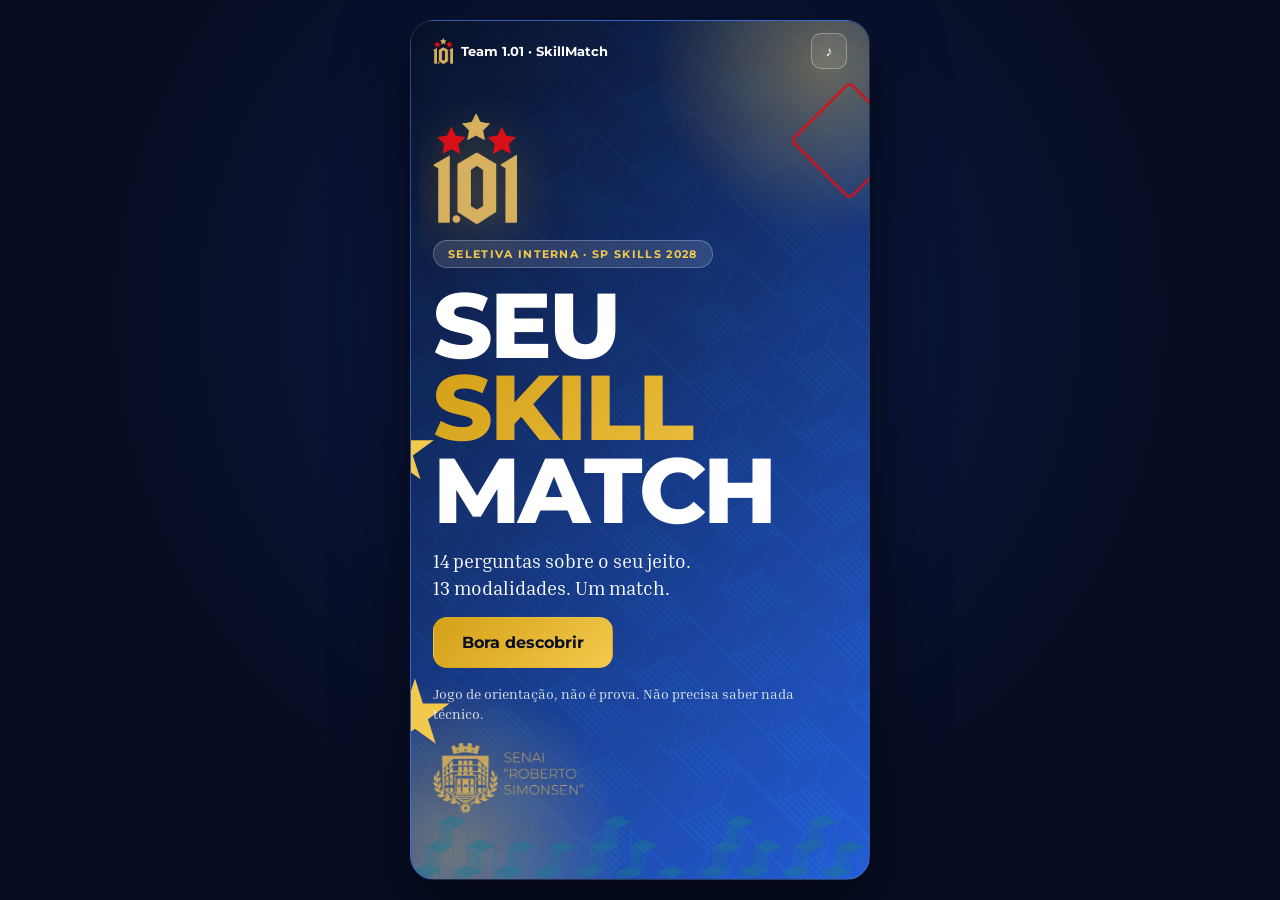
==== index.html @ f7b297d0 "Perguntas revisadas e jogo com no maximo 15 perguntas - 10 perguntas de multipla escolha reescritas:" ====
<!doctype html>
<html lang="pt-BR">
<head>
<meta charset="utf-8">
<meta name="viewport" content="width=device-width, initial-scale=1, viewport-fit=cover">
<meta name="theme-color" content="#070e24">
<title>SkillMatch · Team 1.01</title>
<link rel="icon" href="assets/favicon.png" type="image/png">
<link rel="preconnect" href="https://fonts.googleapis.com">
<link rel="preconnect" href="https://fonts.gstatic.com" crossorigin>
<link rel="stylesheet" href="https://fonts.googleapis.com/css2?family=Montserrat:wght@400;500;600;700;800&family=Inria+Serif:ital,wght@0,300;0,400;0,700;1,400&display=swap">
<link rel="stylesheet" href="jogo.css?v=20261019k">
</head>
<body>
<div class="palco">
  <main class="story" id="app" aria-live="polite"></main>
</div>
<script src="dados.js?v=20261019k"></script>
<script src="marca.js?v=20261019k"></script>
<script src="script.js?v=20261019k"></script>
</body>
</html>
---- jogo.css ----
/* Visual do jogo em formato de stories, na identidade do Team 1.01 (o painel usa style.css). */
:root {
  --azul-escuro: #070e24;
  --azul-vibrante: #2563eb;
  --azul-claro: #60a5fa;
  --dourado: #d4a017;
  --dourado-claro: #f3c94d;
  --vermelho: #d7111a;
  --gradiente-dourado: linear-gradient(135deg, var(--dourado), var(--dourado-claro));
  --fonte: "Montserrat", "Segoe UI", Roboto, system-ui, sans-serif;
  --fonte-serif: "Inria Serif", Georgia, "Times New Roman", serif;
  --brilho: #0d1c4f;
  color-scheme: dark;
}
* { box-sizing: border-box; }
[hidden] { display: none !important; }
html, body { margin: 0; height: 100%; }
body {
  font-family: var(--fonte);
  background-color: var(--azul-escuro);
  background-image: radial-gradient(circle at 50% 35%, color-mix(in srgb, var(--brilho) 70%, transparent), transparent 62%);
  -webkit-font-smoothing: antialiased;
  -webkit-tap-highlight-color: transparent;
}
.palco { min-height: 100dvh; display: grid; place-items: center; }

/* Moldura do story: degradê do tema sobre a padronagem do Team 1.01 */
.story {
  --veu: linear-gradient(135deg, rgba(7,14,36,.95), rgba(37,99,235,.88));
  --base: #0d1c4f; --fg: #ffffff; --ac: #f3c94d; --ac-ink: #070e24;
  position: relative; overflow: hidden; isolation: isolate;
  width: min(100vw, 460px); height: 100vh; height: 100dvh;
  display: flex; flex-direction: column; gap: 10px;
  padding: max(12px, env(safe-area-inset-top)) 22px max(14px, env(safe-area-inset-bottom));
  background-color: var(--base);
  background-image: var(--veu), url("assets/bg-padronagem.webp");
  background-size: cover, 900px auto;
  background-position: center, center;
  color: var(--fg);
  transition: background-color .5s ease, color .5s ease;
  user-select: none;
}
@media (min-width: 560px) and (min-height: 700px) {
  .story { height: min(calc(100dvh - 40px), 900px); border-radius: 24px; border: 1px solid rgba(255,255,255,.12); box-shadow: 0 24px 70px rgba(0,0,0,.5); }
}
.story input, .story .citacao { user-select: text; }

.barras { display: flex; gap: 4px; position: relative; z-index: 2; }
.barras span { flex: 1; height: 4px; border-radius: 2px; overflow: hidden; background: color-mix(in srgb, var(--fg) 25%, transparent); }
.barras i { display: block; height: 100%; background: var(--fg); transition: width .4s ease; }
.barras i.enchendo { animation: enche var(--dur) linear forwards; }
.pausado .barras i.enchendo { animation-play-state: paused; }
@keyframes enche { from { width: 0; } to { width: 100%; } }

.topo { position: relative; z-index: 2; display: flex; justify-content: space-between; align-items: center; gap: 10px; font-size: 13px; font-weight: 700; }
.marca { display: inline-flex; align-items: center; gap: 8px; }
.marca img { width: 20px; height: auto; }
.topo-acoes { display: flex; gap: 8px; }
.icone { width: 36px; height: 36px; border-radius: 10px; border: 1px solid color-mix(in srgb, var(--fg) 30%, transparent); background: color-mix(in srgb, var(--fg) 8%, transparent); color: inherit; font-size: 14px; cursor: pointer; display: grid; place-items: center; padding: 0; }

/* Centraliza com margens automáticas: quando o conteúdo é maior que a tela, ele começa no topo e rola,
   sem cortar a pergunta (o "justify-content: center" corta o topo em alguns navegadores, como o Safari). */
.conteudo {
  position: relative; z-index: 1; flex: 1; min-height: 0;
  display: flex; flex-direction: column;
  overflow-y: auto; -webkit-overflow-scrolling: touch; overscroll-behavior: contain;
  scrollbar-width: none;
  /* Folga lateral: a área rolável corta o que passa da borda, então ela avança 14px sobre a margem do story
     e devolve com padding. As opções mantêm a mesma largura, mas a animação e a sombra da seleção não são cortadas. */
  margin-inline: -14px; padding: 6px 14px 24px;
}
.conteudo::-webkit-scrollbar { display: none; }
.miolo { margin-block: auto; display: flex; flex-direction: column; gap: 16px; }
.tem-mais .conteudo { -webkit-mask-image: linear-gradient(to bottom, #000 calc(100% - 56px), transparent); mask-image: linear-gradient(to bottom, #000 calc(100% - 56px), transparent); }
.rodape { position: relative; z-index: 2; display: flex; justify-content: space-between; align-items: center; gap: 12px; min-height: 28px; font-size: 13px; font-weight: 600; }

/* Formas: estrelas e losangos do símbolo, brilhos e a padronagem em escada */
.formas { position: absolute; inset: 0; z-index: 0; pointer-events: none; overflow: hidden; }
.brilho { position: absolute; width: 360px; height: 360px; border-radius: 50%; background: radial-gradient(circle, color-mix(in srgb, var(--ac) 38%, transparent), transparent 68%); animation: nasce 1s ease var(--d) both, respira 6s ease-in-out 1s infinite alternate; }
.forma {
  position: absolute; width: var(--t); height: var(--t);
  animation: nasce .7s cubic-bezier(.2,1.5,.4,1) var(--d) both, var(--anim) var(--v) ease-in-out .7s infinite alternate;
}
.forma.a-flutua { --anim: flutua; }
.forma.a-gira { --anim: gira; }
.forma.a-deriva { --anim: deriva; }
.f-estrela { background: var(--c); clip-path: polygon(50% 0, 61% 35%, 98% 35%, 68% 57%, 79% 91%, 50% 70%, 21% 91%, 32% 57%, 2% 35%, 39% 35%); }
.f-losango { border: 3px solid var(--c); rotate: 45deg; border-radius: 6px; opacity: .8; }
.faixa {
  position: absolute; left: 0; right: 0; bottom: 0; height: 64px;
  background: url("assets/padronagem.png") repeat-x 0 100% / auto 64px;
  opacity: .5; animation: anda 40s linear infinite;
}
.tema-claro .faixa, .tema-ouro .faixa { opacity: .35; }
/* Nas telas vermelhas, o azul da padronagem não combina: a mesma forma vira máscara, preenchida de dourado. */
.tema-rubi .faixa {
  background: var(--dourado-claro);
  -webkit-mask: url("assets/padronagem.png") repeat-x 0 100% / auto 64px;
  mask: url("assets/padronagem.png") repeat-x 0 100% / auto 64px;
  opacity: .45; animation-name: andaMascara;
}
@keyframes andaMascara { to { -webkit-mask-position: -1600px 100%; mask-position: -1600px 100%; } }
@keyframes nasce { from { scale: 0; opacity: 0; } }
@keyframes respira { to { scale: 1.15; } }
@keyframes flutua { to { translate: 0 22px; } }
@keyframes gira { to { rotate: 160deg; } }
@keyframes deriva { to { translate: -16px 14px; } }
@keyframes anda { to { background-position: -1600px 100%; } }

/* Tipografia (Montserrat nos títulos, Inria Serif nos textos) */
.kicker {
  margin: 0; align-self: flex-start;
  padding: 6px 14px; border-radius: 999px;
  background: color-mix(in srgb, var(--fg) 12%, transparent);
  border: 1px solid color-mix(in srgb, var(--fg) 24%, transparent);
  font-size: 11px; font-weight: 700; letter-spacing: .12em; text-transform: uppercase; color: var(--ac);
}
.mega { margin: 0; font-weight: 800; text-transform: uppercase; font-size: clamp(58px, 19vw, 92px); line-height: .9; letter-spacing: -.03em; }
.mega span { display: block; animation: deslizaE .7s cubic-bezier(.2,1,.3,1) .1s both; }
.mega span:nth-child(2) { animation-name: deslizaD; animation-delay: .25s; background: var(--gradiente-dourado); -webkit-background-clip: text; background-clip: text; color: transparent; }
.mega span:nth-child(3) { animation-delay: .4s; }
@keyframes deslizaE { from { opacity: 0; translate: -110% 0; } }
@keyframes deslizaD { from { opacity: 0; translate: 110% 0; } }
.grande { margin: 0; font-weight: 800; font-size: clamp(30px, 9vw, 42px); line-height: 1.08; letter-spacing: -.02em; text-wrap: balance; }
.pergunta { margin: 0; font-weight: 800; font-size: clamp(22px, 6.4vw, 28px); line-height: 1.15; letter-spacing: -.02em; text-wrap: balance; }
.medio { margin: 0; font-family: var(--fonte-serif); font-size: 19px; line-height: 1.4; }
.medio b { font-family: var(--fonte); font-weight: 700; }
.mini { margin: 0; font-family: var(--fonte-serif); font-size: 14px; line-height: 1.4; opacity: .85; }
mark { background: var(--ac); color: var(--ac-ink); padding: 0 6px; border-radius: 6px; font-family: var(--fonte); font-weight: 700; }
.numero { margin: 0; font-weight: 800; font-size: clamp(44px, 13vw, 66px); line-height: 1; letter-spacing: -.03em; color: var(--ac); }
.citacao { margin: 0; font-family: var(--fonte-serif); font-style: italic; font-size: 24px; line-height: 1.25; padding-left: 14px; border-left: 4px solid var(--ac); }
.selo { margin: 0; align-self: flex-start; background: var(--ac); color: var(--ac-ink); padding: 10px 18px; border-radius: 999px; font-weight: 800; font-size: 15px; }
.reacao { margin: 0; min-height: 2.8em; font-family: var(--fonte-serif); font-size: 17px; line-height: 1.4; }
.logo-intro { width: 84px; height: auto; align-self: flex-start; animation: logo .9s cubic-bezier(.2,1.5,.4,1) both; filter: drop-shadow(0 8px 24px rgba(212,160,23,.35)); }
@keyframes logo { from { opacity: 0; scale: .4; rotate: -12deg; } }
.brasao { width: 150px; height: auto; align-self: flex-start; opacity: .9; margin-top: 4px; }

/* Botões no padrão do site (raio 14px, dourado em degradê) */
.cta {
  align-self: flex-start; display: inline-flex; align-items: center; justify-content: center; text-align: center;
  text-decoration: none; cursor: pointer; font-family: var(--fonte); font-weight: 700; font-size: 16px;
  border: 1px solid transparent; border-radius: 14px; padding: 15px 28px;
  transition: transform .15s ease, box-shadow .15s ease;
}
.cta-ouro .cta { background: var(--gradiente-dourado); color: var(--azul-escuro); }
.cta-ouro .cta:hover { box-shadow: 0 8px 24px rgba(212,160,23,.45); }
.cta-noite .cta { background: var(--azul-escuro); color: #ffffff; }
.cta-azul .cta { background: var(--azul-vibrante); color: #ffffff; }
.cta-azul .cta:hover, .cta-noite .cta:hover { box-shadow: 0 8px 24px rgba(37,99,235,.45); }
.cta:hover { transform: translateY(-1px); }
.cta:active { transform: scale(.98); }
.cta[disabled] { opacity: .6; cursor: default; transform: none; box-shadow: none; }
.story .cta-2 { background: var(--azul-vibrante); color: #ffffff; }
.botao {
  display: inline-flex; align-items: center; justify-content: center; gap: 6px; cursor: pointer; text-decoration: none;
  font: 600 14px var(--fonte); padding: 10px 16px; border-radius: 12px;
  border: 1px solid color-mix(in srgb, var(--fg) 45%, transparent); color: var(--fg); background: transparent;
  transition: border-color .15s ease, color .15s ease;
}
.botao:hover { border-color: var(--ac); color: var(--ac); }
.botao[disabled] { opacity: .5; cursor: default; }
.acoes { display: flex; flex-wrap: wrap; gap: 8px; }
.linkbtn { background: none; border: 0; padding: 4px 0; color: inherit; font: 600 14px var(--fonte); text-decoration: underline; text-underline-offset: 3px; cursor: pointer; }
.story :focus-visible { outline: 3px solid var(--ac); outline-offset: 3px; }

/* Nome e idade */
.entrada { width: 100%; font: 700 28px var(--fonte); color: var(--fg); background: color-mix(in srgb, var(--fg) 8%, transparent); border: 1px solid color-mix(in srgb, var(--fg) 25%, transparent); border-radius: 14px; padding: 14px 16px; outline: none; }
.entrada::placeholder { color: var(--fg); opacity: .45; }
.entrada:focus { border-color: var(--ac); box-shadow: 0 0 0 3px color-mix(in srgb, var(--ac) 25%, transparent); }
.chips { display: grid; grid-template-columns: repeat(auto-fill, minmax(74px, 1fr)); gap: 8px; }
.chip, .pill {
  cursor: pointer; border: 1px solid color-mix(in srgb, var(--fg) 28%, transparent);
  background: color-mix(in srgb, var(--base) 80%, var(--fg)); color: var(--fg); border-radius: 999px;
  transition: background .15s ease, color .15s ease, border-color .15s ease;
}
.chip { font: 700 16px var(--fonte); padding: 11px 0; }
.pills { display: flex; flex-wrap: wrap; gap: 8px; }
.pill { font: 600 14px var(--fonte); padding: 10px 14px; }
.chip:hover, .pill:hover { border-color: var(--ac); }
.chip.on, .pill.on { background: var(--gradiente-dourado); color: var(--azul-escuro); border-color: transparent; }
.tema-ouro .chip.on, .tema-ouro .pill.on { background: var(--azul-escuro); color: #ffffff; }

/* Perguntas de 8 opções */
.opcoes { display: grid; gap: 8px; }
.opcao {
  display: grid; grid-template-columns: 26px 1fr; gap: 10px; align-items: center; text-align: left; cursor: pointer;
  font: 600 14.5px/1.3 var(--fonte); color: var(--fg);
  background: color-mix(in srgb, var(--base) 82%, var(--fg));
  border: 1px solid color-mix(in srgb, var(--fg) 22%, transparent); border-radius: 14px; padding: 10px 14px;
  transition: transform .15s ease, background .2s ease, color .2s ease, opacity .25s ease, border-color .15s ease;
}
@media (hover: hover) { .opcao:hover { transform: translateX(3px); border-color: var(--ac); } }
.opcao .k, .lado .k { font: 700 12px var(--fonte); width: 26px; height: 26px; border-radius: 8px; border: 1px solid currentColor; display: grid; place-items: center; flex: none; }
.opcao.on { background: var(--gradiente-dourado); color: var(--azul-escuro); border-color: transparent; animation: pop .35s ease; }
.tema-ouro .opcao.on { background: var(--azul-escuro); color: #ffffff; }
.escolheu [data-k]:not(.on) { opacity: .2; transform: scale(.97); }
@keyframes pop { 45% { scale: 1.025; } }

/* Isso ou aquilo */
.duelo { display: grid; gap: 10px; }
.lado {
  display: flex; gap: 12px; align-items: center; text-align: left; cursor: pointer; min-height: 112px;
  font: 700 19px/1.25 var(--fonte); border-radius: 18px; padding: 18px 20px;
  transition: transform .15s ease, opacity .25s ease, background .2s ease, color .2s ease, box-shadow .2s ease;
}
.lado b { display: block; font-size: 21px; font-weight: 800; }
.lado small { display: block; margin-top: 6px; font: 400 14.5px/1.35 var(--fonte-serif); }
.lado-a { background: var(--fg); color: var(--base); border: 1px solid var(--fg); }
.tema-claro .lado-a, .tema-ouro .lado-a { background: var(--azul-escuro); color: #ffffff; border-color: var(--azul-escuro); }
.lado-b { background: color-mix(in srgb, var(--base) 82%, var(--fg)); color: var(--fg); border: 1px solid color-mix(in srgb, var(--fg) 40%, transparent); }
@media (hover: hover) { .lado:hover { transform: scale(1.015); } }
.lado.on { background: var(--gradiente-dourado); color: var(--azul-escuro); border-color: transparent; box-shadow: 0 6px 18px rgba(212,160,23,.4); animation: pop .35s ease; }
.tema-ouro .lado.on { background: var(--azul-vibrante); color: #ffffff; box-shadow: 0 6px 18px rgba(37,99,235,.4); }
.vs { justify-self: center; font: 800 15px var(--fonte); text-transform: uppercase; letter-spacing: .14em; color: var(--ac); display: flex; align-items: center; gap: 10px; }
.vs::before, .vs::after { content: ""; width: 40px; height: 1px; background: currentColor; opacity: .5; }

/* Resultado */
.top { list-style: none; margin: 0; padding: 0; display: grid; gap: 6px; }
.top li { display: grid; grid-template-columns: 40px 1fr auto; gap: 12px; align-items: center; padding: 11px 14px; border-radius: 14px; background: color-mix(in srgb, var(--base) 82%, var(--fg)); border: 1px solid color-mix(in srgb, var(--fg) 15%, transparent); }
.top .pos { font-weight: 800; font-size: 26px; }
.top .nm { font-weight: 700; font-size: 16px; line-height: 1.2; }
.top .pc { font-weight: 700; font-size: 14px; color: var(--ac); }
.top li:first-child { border-color: var(--ac); }
.top li:first-child .pos { color: var(--ac); }
.top li.misterio .nm { letter-spacing: .3em; animation: entra .55s cubic-bezier(.2,1.2,.4,1) var(--d) both, treme .5s ease-in-out calc(var(--d) + .5s) 3; }
@keyframes treme { 25% { rotate: -2deg; } 75% { rotate: 2deg; } }

.revela, .revela > * { min-width: 0; }
.revela { display: grid; gap: 12px; animation: estoura .75s cubic-bezier(.2,1.5,.4,1) 1.6s both; }
@keyframes estoura { from { opacity: 0; scale: 2.2; filter: blur(14px); } }
.revela .kicker { color: var(--ac); }
.nome-mod { margin: 0; font-weight: 800; text-transform: uppercase; font-size: 50px; line-height: 1; letter-spacing: -.02em; background: var(--gradiente-dourado); -webkit-background-clip: text; background-clip: text; color: transparent; padding-bottom: 4px; }
.pct-grande { margin: 0; font-weight: 700; font-size: 22px; color: var(--azul-claro); }
/* Carrossel de fotos da revelação: as 3 fotos ficam empilhadas e se revezam em ciclo (--ciclo).
   Cada uma começa no seu tempo (--t) e fica visível em 1/3 do ciclo, com troca suave. */
.foto-ws { margin: 4px 0 0; display: grid; gap: 8px; animation: foto .8s cubic-bezier(.2,1.3,.4,1) 2.4s both; }
.carrossel {
  position: relative; aspect-ratio: 3 / 2; overflow: hidden; border-radius: 16px;
  border: 3px solid var(--ac); box-shadow: 0 14px 32px rgba(0,0,0,.45); rotate: -1.5deg;
  background: color-mix(in srgb, var(--fg) 10%, transparent);
}
.carrossel img { position: absolute; inset: 0; width: 100%; height: 100%; object-fit: cover; display: block; opacity: 0; animation: troca var(--ciclo) linear var(--t) infinite backwards; }
.carrossel img:first-child { opacity: 1; }
/* A foto que sai só some depois que a próxima já entrou por inteiro (38,3% = 33,3% + 5%), então o fundo nunca aparece na troca. */
@keyframes troca {
  0% { opacity: 0; scale: 1.06; }
  5% { opacity: 1; }
  33.3% { scale: 1; }
  38.3% { opacity: 1; }
  44% { opacity: 0; }
  100% { opacity: 0; scale: 1; }
}
.foto-ws figcaption { display: flex; justify-content: space-between; align-items: center; gap: 10px; font-size: 11px; font-weight: 600; }
.foto-ws figcaption > span:last-child { opacity: .75; text-align: right; }
.foto-ws a { color: inherit; }
.pontos { display: flex; gap: 5px; }
.pontos i { position: relative; width: 22px; height: 4px; border-radius: 2px; overflow: hidden; background: color-mix(in srgb, var(--fg) 25%, transparent); }
.pontos i::after { content: ""; position: absolute; inset: 0; background: var(--ac); transform-origin: left; transform: scaleX(0); animation: ponto var(--ciclo) linear var(--t) infinite; }
@keyframes ponto { 0% { transform: scaleX(0); } 33.3% { transform: scaleX(1); } 33.4%, 100% { transform: scaleX(0); } }
.pausado .foto-ws, .pausado .carrossel img, .pausado .pontos i::after { animation-play-state: paused; }
@keyframes foto { from { opacity: 0; translate: 0 40px; rotate: 6deg; } }
.revelacao .medio { animation: sobe .5s ease .1s both, suspense .34s ease-in-out .5s 3; }
@keyframes suspense { 50% { scale: 1.05; } }

.palavras { list-style: none; margin: 0; padding: 0; display: grid; gap: 10px; justify-items: start; }
.palavras li { font-weight: 800; text-transform: uppercase; font-size: clamp(26px, 8vw, 38px); line-height: 1.05; letter-spacing: -.02em; }
.palavras li:nth-child(2) { background: var(--gradiente-dourado); color: var(--azul-escuro); padding: 4px 12px; border-radius: 10px; }

.video { position: relative; aspect-ratio: 16 / 9; border-radius: 16px; overflow: hidden; background: #000; border: 1px solid rgba(255,255,255,.18); }
.video iframe { position: absolute; inset: 0; width: 100%; height: 100%; border: 0; }
.foto { width: 100%; border-radius: 16px; display: block; }
.depo { margin: 0; display: flex; gap: 12px; padding: 14px; border-radius: 16px; background: color-mix(in srgb, var(--base) 82%, var(--fg)); border-left: 4px solid var(--ac); }
.depo img { width: 48px; height: 48px; border-radius: 50%; object-fit: cover; flex: none; }
.depo p { margin: 0; font-family: var(--fonte-serif); font-size: 15px; font-style: italic; }
.depo footer { margin-top: 6px; font-size: 12px; }

/* Painel "Entenda a prova" (sobe de baixo, como uma folha sobre o story) */
.botao-destaque { background: var(--gradiente-dourado); color: var(--azul-escuro); border-color: transparent; }
.botao-destaque:hover { color: var(--azul-escuro); box-shadow: 0 8px 24px rgba(212,160,23,.4); }
.painel-prova {
  width: min(100vw, 460px); max-width: 100vw; max-height: 86dvh; margin: auto auto 0; padding: 20px 22px 24px;
  border: 1px solid rgba(255,255,255,.14); border-bottom: 0; border-radius: 22px 22px 0 0;
  background: linear-gradient(180deg, #13245a, #0b1638); color: #f5f7fc;
  overflow-y: auto; overscroll-behavior: contain; user-select: text;
  font-family: var(--fonte);
}
.painel-prova[open] { display: grid; gap: 12px; animation: sobePainel .35s cubic-bezier(.2,.9,.3,1); }
.painel-prova::backdrop { background: rgba(7,14,36,.72); }
@keyframes sobePainel { from { translate: 0 40px; opacity: 0; } }
@media (min-width: 560px) and (min-height: 700px) { .painel-prova { margin: auto; border-radius: 22px; border-bottom: 1px solid rgba(255,255,255,.14); } }
.painel-prova .kicker { color: var(--dourado-claro); }
.pp-topo { display: flex; justify-content: space-between; align-items: center; }
.painel-prova .icone { color: #fff; border-color: rgba(255,255,255,.3); background: rgba(255,255,255,.08); }
.painel-prova h3 { margin: 0; font-size: 24px; font-weight: 800; line-height: 1.15; letter-spacing: -.02em; }
.painel-prova h4 { margin: 6px 0 0; font-size: 12px; font-weight: 700; letter-spacing: .1em; text-transform: uppercase; color: var(--dourado-claro); }
.pp-texto { margin: 0; font-family: var(--fonte-serif); font-size: 17px; line-height: 1.45; color: #dfe6f7; }
.pesos { list-style: none; margin: 0; padding: 0; display: grid; gap: 10px; }
.pesos li { display: grid; grid-template-columns: 1fr auto; gap: 4px 10px; font-size: 14px; font-weight: 600; line-height: 1.3; }
.pesos b { color: var(--dourado-claro); font-size: 15px; }
.pesos i { grid-column: 1 / -1; height: 6px; border-radius: 3px; background: rgba(255,255,255,.1); position: relative; overflow: hidden; }
.pesos i::after { content: ""; position: absolute; inset: 0 auto 0 0; width: var(--w); border-radius: 3px; background: var(--gradiente-dourado); animation: barra .7s cubic-bezier(.2,.8,.2,1) .15s both; }
@keyframes barra { from { width: 0; } }
.pp-destaque { margin: 4px 0 0; padding: 12px 14px; border-radius: 12px; border-left: 4px solid var(--dourado-claro); background: rgba(243,201,77,.1); font-family: var(--fonte-serif); font-size: 16px; line-height: 1.4; }
.pp-procurar { margin: 0; font-size: 15px; line-height: 1.4; }
.pp-procurar b { color: var(--dourado-claro); }
.pp-link { font-size: 13px; font-weight: 600; color: var(--azul-claro); text-underline-offset: 3px; }

.resumo-grid { display: grid; grid-template-columns: 42% 1fr; gap: 16px; align-items: center; }
.card-prev { aspect-ratio: 9 / 16; border-radius: 14px; overflow: hidden; background: #0d1c4f; box-shadow: 0 14px 40px rgba(0,0,0,.5); border: 1px solid rgba(255,255,255,.18); rotate: -3deg; }
.card-prev img { width: 100%; height: 100%; object-fit: cover; display: block; }
.card-prev img:not([src]) { visibility: hidden; }
.resumo-acoes { display: grid; gap: 10px; }
.resumo-acoes .cta { align-self: stretch; font-size: 14px; padding: 13px 10px; }
.titulo-insc { margin: 0; font-weight: 800; font-size: 22px; letter-spacing: -.02em; color: var(--ac); }
.sugestoes .medio { font-size: 16px; }
.sugestoes .cta { align-self: stretch; margin-top: 4px; }
.sugestoes { display: grid; gap: 10px; padding: 16px; border-radius: 16px; background: color-mix(in srgb, var(--base) 82%, var(--fg)); border: 1px solid color-mix(in srgb, var(--ac) 45%, transparent); }
.todas summary { cursor: pointer; font-weight: 700; font-size: 14px; }
.todas ol { list-style: none; margin: 8px 0 0; padding: 0; }
.todas li { display: flex; justify-content: space-between; gap: 10px; padding: 6px 0; font-size: 14px; border-bottom: 1px solid color-mix(in srgb, var(--fg) 15%, transparent); }
.todas em { opacity: .75; }
.feedback { display: grid; gap: 8px; }
.toast { margin: 0; font-size: 13px; min-height: 1em; color: var(--ac); }

.confete { position: absolute; inset: 0; z-index: 5; pointer-events: none; overflow: hidden; }
.confete i { position: absolute; top: -24px; width: 9px; height: 15px; border-radius: 2px; animation: cair linear forwards; }
@keyframes cair { to { transform: translate(var(--dx), 110vh) rotate(var(--r)); } }

/* Entradas animadas */
.sobe { animation: sobe .5s cubic-bezier(.2,.9,.3,1) var(--d, 0s) both; }
@keyframes sobe { from { opacity: 0; translate: 0 22px; } }
.entra { animation: entra .55s cubic-bezier(.2,1.2,.4,1) var(--d, 0s) both; }
@keyframes entra { from { opacity: 0; translate: -40px 0; } }

/* Celulares com tela baixa (ex.: iPhone SE, Androids de entrada, ou com as barras do navegador abertas) */
@media (max-height: 760px) {
  .story { gap: 6px; padding-top: max(8px, env(safe-area-inset-top)); padding-bottom: max(8px, env(safe-area-inset-bottom)); }
  .icone { width: 30px; height: 30px; border-radius: 8px; }
  .topo { font-size: 12px; }
  .miolo { gap: 11px; }
  .kicker { padding: 4px 10px; font-size: 10px; }
  .mega { font-size: clamp(46px, 15vw, 72px); }
  .logo-intro { width: 58px; }
  .brasao { width: 112px; }
  .grande { font-size: clamp(25px, 7.6vw, 34px); }
  .pergunta { font-size: clamp(19px, 5.4vw, 23px); }
  .medio { font-size: 16px; }
  .numero { font-size: clamp(38px, 11vw, 54px); }
  .opcoes { gap: 6px; }
  .opcao { font-size: 13.5px; padding: 7px 11px; border-radius: 12px; gap: 9px; grid-template-columns: 22px 1fr; }
  .opcao .k, .lado .k { width: 22px; height: 22px; font-size: 11px; border-radius: 6px; }
  .duelo { gap: 7px; }
  .lado { min-height: 78px; padding: 12px 14px; font-size: 16px; border-radius: 14px; }
  .lado b { font-size: 17px; }
  .lado small { font-size: 13px; margin-top: 4px; }
  .vs { font-size: 13px; }
  .chips { gap: 6px; }
  .chip { padding: 8px 0; font-size: 14px; }
  .entrada { font-size: 22px; padding: 10px 14px; }
  .cta { padding: 12px 22px; font-size: 15px; }
  .top li { padding: 8px 12px; }
  .nome-mod { font-size: 40px; }
  .carrossel { aspect-ratio: 16 / 9; }
  .faixa { height: 44px; background-size: auto 44px; }
  .tema-rubi .faixa { background-size: auto; -webkit-mask-size: auto 44px; mask-size: auto 44px; }
  .rodape { min-height: 24px; }
}
@media (max-height: 620px) {
  .miolo { gap: 8px; }
  .opcao { font-size: 12.5px; padding: 5px 10px; line-height: 1.22; }
  .lado { min-height: 64px; padding: 10px 12px; font-size: 15px; }
  .lado small { font-size: 12px; line-height: 1.3; }
  .brasao, .intro .mini { display: none; }
  .pergunta { font-size: clamp(18px, 5.2vw, 21px); }
  .medio { font-size: 15px; }
}

@media (prefers-reduced-motion: reduce) {
  .painel-prova[open], .pesos i::after,
  .sobe, .entra, .forma, .brilho, .faixa, .mega span, .logo-intro, .revela, .foto-ws, .revelacao .medio, .opcao.on, .lado.on, .top li.misterio .nm { animation: none !important; }
  .cta:hover, .opcao:hover, .lado:hover { transform: none; }
}
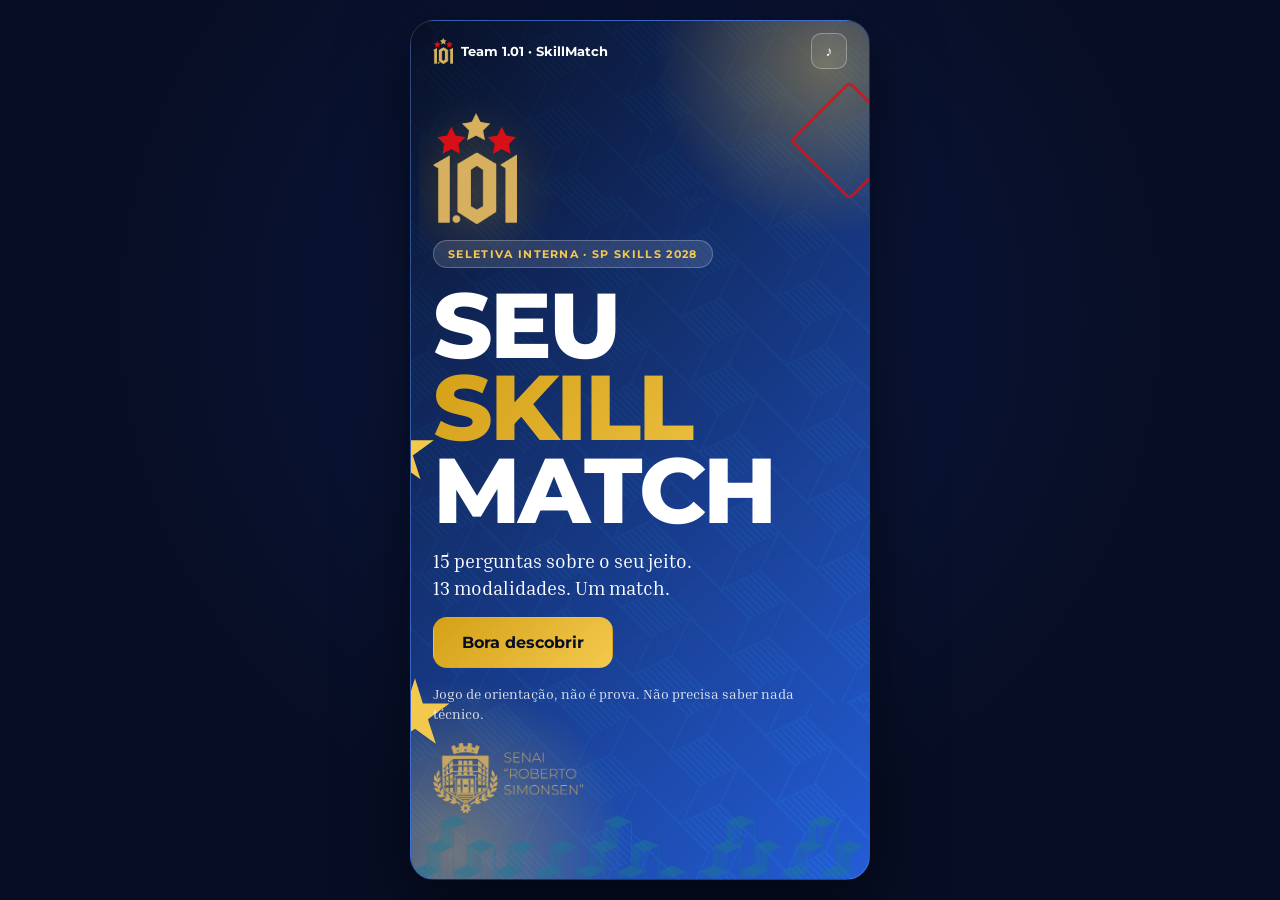
==== commit d497151c: "Restaura o painel da coordenacao O painel.html foi removido por engano no commit anterior (a seguran" ====
--- a/index.html
+++ b/index.html
@@ -9,14 +9,14 @@
 <link rel="preconnect" href="https://fonts.googleapis.com">
 <link rel="preconnect" href="https://fonts.gstatic.com" crossorigin>
 <link rel="stylesheet" href="https://fonts.googleapis.com/css2?family=Montserrat:wght@400;500;600;700;800&family=Inria+Serif:ital,wght@0,300;0,400;0,700;1,400&display=swap">
-<link rel="stylesheet" href="jogo.css?v=20261019k">
+<link rel="stylesheet" href="jogo.css?v=20261019m">
 </head>
 <body>
 <div class="palco">
   <main class="story" id="app" aria-live="polite"></main>
 </div>
-<script src="dados.js?v=20261019k"></script>
-<script src="marca.js?v=20261019k"></script>
-<script src="script.js?v=20261019k"></script>
+<script src="dados.js?v=20261019m"></script>
+<script src="marca.js?v=20261019m"></script>
+<script src="script.js?v=20261019m"></script>
 </body>
 </html>
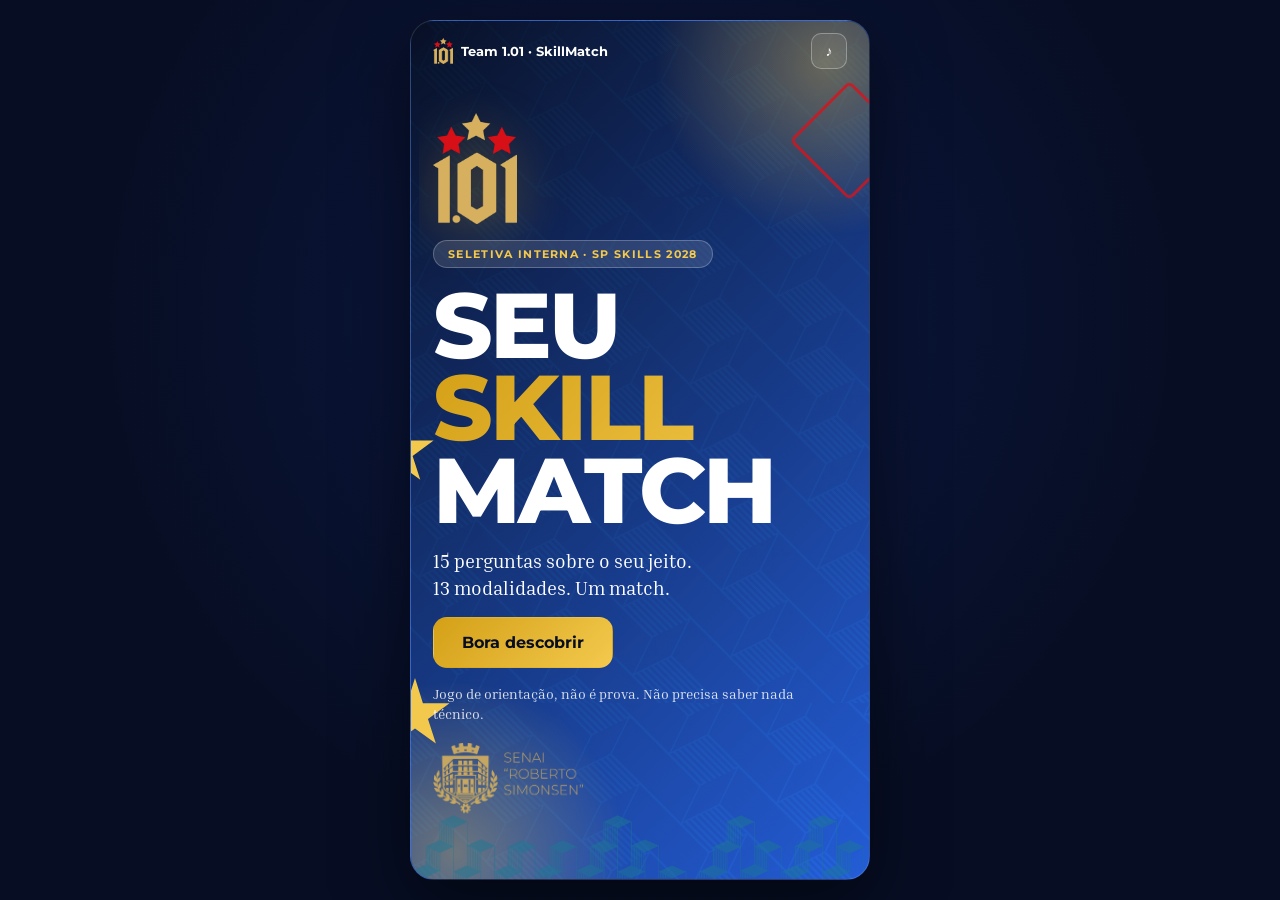
==== commit 3ee41dc9: "Ano de nascimento de 2006 a 2012, com avisos fora da faixa - Sai o "Prefiro nao dizer". Ficam os ano" ====
--- a/index.html
+++ b/index.html
@@ -9,14 +9,14 @@
 <link rel="preconnect" href="https://fonts.googleapis.com">
 <link rel="preconnect" href="https://fonts.gstatic.com" crossorigin>
 <link rel="stylesheet" href="https://fonts.googleapis.com/css2?family=Montserrat:wght@400;500;600;700;800&family=Inria+Serif:ital,wght@0,300;0,400;0,700;1,400&display=swap">
-<link rel="stylesheet" href="jogo.css?v=20261019m">
+<link rel="stylesheet" href="jogo.css?v=20261019p">
 </head>
 <body>
 <div class="palco">
   <main class="story" id="app" aria-live="polite"></main>
 </div>
-<script src="dados.js?v=20261019m"></script>
-<script src="marca.js?v=20261019m"></script>
-<script src="script.js?v=20261019m"></script>
+<script src="dados.js?v=20261019p"></script>
+<script src="marca.js?v=20261019p"></script>
+<script src="script.js?v=20261019p"></script>
 </body>
 </html>
--- a/jogo.css
+++ b/jogo.css
@@ -174,6 +174,7 @@
   transition: background .15s ease, color .15s ease, border-color .15s ease;
 }
 .chip { font: 700 16px var(--fonte); padding: 11px 0; }
+.chip-largo { grid-column: span 2; font-size: 14px; }
 .pills { display: flex; flex-wrap: wrap; gap: 8px; }
 .pill { font: 600 14px var(--fonte); padding: 10px 14px; }
 .chip:hover, .pill:hover { border-color: var(--ac); }
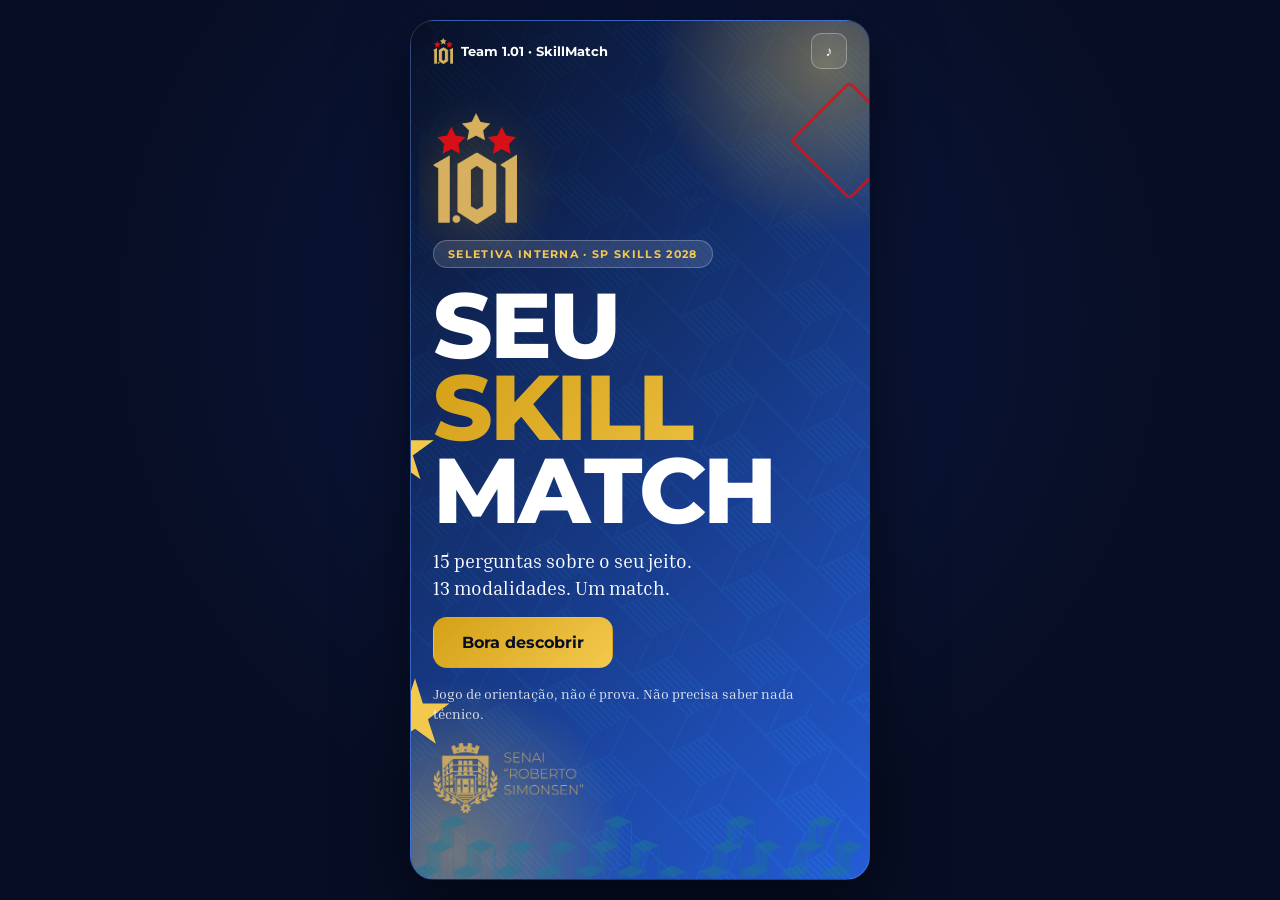
==== commit f0d3f1f8: "Card do story: titulo Team 1.01, estrelas sem sobrepor e padronagem dourada - Titulo do card passa a" ====
--- a/index.html
+++ b/index.html
@@ -9,14 +9,14 @@
 <link rel="preconnect" href="https://fonts.googleapis.com">
 <link rel="preconnect" href="https://fonts.gstatic.com" crossorigin>
 <link rel="stylesheet" href="https://fonts.googleapis.com/css2?family=Montserrat:wght@400;500;600;700;800&family=Inria+Serif:ital,wght@0,300;0,400;0,700;1,400&display=swap">
-<link rel="stylesheet" href="jogo.css?v=20261019p">
+<link rel="stylesheet" href="jogo.css?v=20261019q">
 </head>
 <body>
 <div class="palco">
   <main class="story" id="app" aria-live="polite"></main>
 </div>
-<script src="dados.js?v=20261019p"></script>
-<script src="marca.js?v=20261019p"></script>
-<script src="script.js?v=20261019p"></script>
+<script src="dados.js?v=20261019q"></script>
+<script src="marca.js?v=20261019q"></script>
+<script src="script.js?v=20261019q"></script>
 </body>
 </html>
